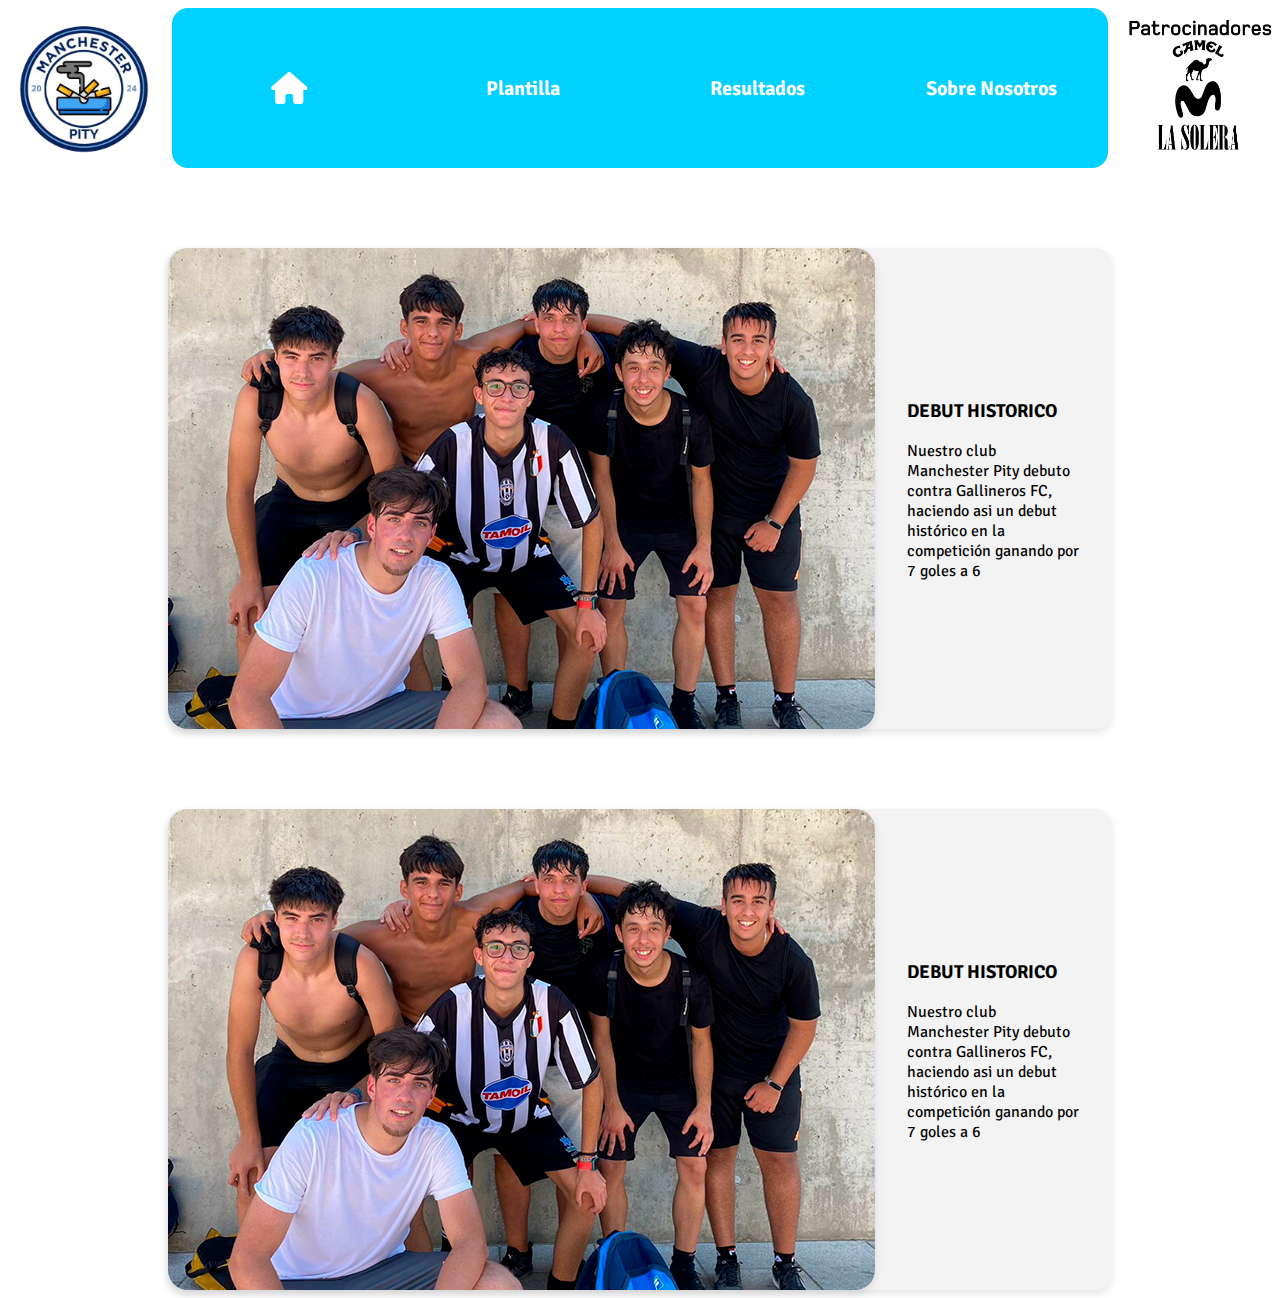
==== index.html @ 99d47f33 "Initial commit" ====
<!DOCTYPE html>
<html lang="en">

<head>
    <meta charset="UTF-8">
    <meta name="viewport" content="width=device-width, initial-scale=1.0">
    <title>Manchester Pity</title>
    <link rel="icon" href="img/ESCUDO%20MANCHESTER%20PITY.png" type="image/x-icon">
    <link rel="stylesheet" href="css.css"/>
    <link rel="stylesheet" href="https://cdnjs.cloudflare.com/ajax/libs/font-awesome/6.6.0/css/all.min.css">
    <link rel="preconnect" href="https://fonts.googleapis.com">
    <link rel="preconnect" href="https://fonts.gstatic.com" crossorigin>
    <link href="https://fonts.googleapis.com/css2?family=Signika+Negative:wght@300..700&display=swap" rel="stylesheet">
</head>

<body>
<div class="container">
    <div class="flex-row">
        <div class="center"><img class="logo" src="img/ESCUDO MANCHESTER PITY.png" alt="logo" height="143" width="144"/></div>

        <div class="navbar">
            <div class="grid">
                <a href="index.html" class="grid-item" style="font-size: 32px;"><i class="fa-solid fa-house"></i></a>
                <a class="grid-item" href="plantilla.html">
                    Plantilla
                </a>
                <a class="grid-item" href="resultado.html">
                    Resultados
                </a>
                <a class="grid-item" href="sobrenosotros.html">
                    Sobre Nosotros
                </a>
            </div>
        </div>

        <div class="center"><img class="logo" src="img/patrocinadores.png" alt="patrocinadores" height="143" width="144"></div>
    </div>


    <div class="card">
        <img class="image" src="img/fotopene.jpg" height="481" width="707"/>
        <div class="text">
            <h3>DEBUT HISTORICO</h3>
            <p>Nuestro club Manchester Pity debuto
                contra Gallineros FC, haciendo asi un debut
                histórico en la competición ganando por 7 goles a 6</p>
        </div>
    </div>
    <div class="card">
        <img class="image" src="img/fotopene.jpg" height="481" width="707"/>
        <div class="text">
            <h3>DEBUT HISTORICO</h3>
            <p>Nuestro club Manchester Pity debuto
                contra Gallineros FC, haciendo asi un debut
                histórico en la competición ganando por 7 goles a 6</p>
        </div>
    </div>

</div>
</body>

</html>
---- css.css ----
body {
    background: #ffffff;
    font-family: "Signika Negative", sans-serif;
    font-optical-sizing: auto;

}

.center {
    display: flex;
    align-items: center;
    justify-content: center;
}

.container {
    max-width: 100%;
    max-height: 100%;
    width: 100%;
}

.navbar {
    background: #00D1FF;
    margin: 0 1rem auto 1rem;
    border-radius: 16px;
    display: flex;
    flex-direction: row;
    justify-content: space-between;
    align-items: center;
    font-size: 20px;
    font-weight: bold;
    width: 100%;
}

.flex-row {
    display: flex;
    flex-direction: row;
    max-width: 100%;
}

.grid {
    display: grid;
    place-items: center;
    grid-template-columns: repeat(4, minmax(0, 1fr));
    padding-top: 3rem;
    padding-bottom: 3rem;
    width: 100%;
}

.grid-item {
    display: grid;
    margin: 1rem;
    color: white;
    text-decoration: none;
}

.grid-item:hover {
    color: #f9f6ee;
}

.flex-column {
    display: flex;
    align-items: center;
    justify-content: center;
    margin-top: 3rem;
}

.grid-6 {
    display: grid;
    grid-template-columns: repeat(6, minmax(0, 1fr));
    place-items: center;
    width: 90%;
}

.flip-card {
    height: 308px;
    width: 207px;
    display: flex;
    flex-direction: column;
    align-items: center;
    margin-top: 2rem;
    font-size: 35px;

    .circle {
        width: 155px;
        height: 155px;
        background: #D9D9D9;
        border-radius: 50%;
        box-shadow: 0 4px 8px rgba(0, 0, 0, 0.1);
        margin-top: 2rem;
    }

    .name {
        margin-top: 1.5rem;
    }

    .stats {
        font-size: 18px !important;
        margin-top: 0.5rem;

        p {
            margin-top: 0;
        }
    }
}

/* This container is needed to position the front and back side */
.flip-card-inner {
    position: relative;
    width: 100%;
    height: 100%;
    text-align: center;
    transition: transform 0.6s;
    transform-style: preserve-3d;
}

/* Do an horizontal flip when you move the mouse over the flip box container */
.flip-card:hover .flip-card-inner {
    transform: rotateY(180deg);
}

/* Position the front and back side */
.flip-card-front, .flip-card-back {
    position: absolute;
    width: 100%;
    height: 100%;
    -webkit-backface-visibility: hidden; /* Safari */
    backface-visibility: hidden;
}

/* Style the front side (fallback if image is missing) */
.flip-card-front {
    background-color: #f3f3f3;
    border-radius: 15px;
    box-shadow: 0 4px 8px rgba(0, 0, 0, 0.1);
    border: 1px solid #f1f1f1;
    display: flex;
    flex-direction: column;
    align-items: center;
}

/* Style the back side */
.flip-card-back {
    background-color: #f3f3f3;
    border-radius: 15px;
    box-shadow: 0 4px 8px rgba(0, 0, 0, 0.1);
    border: 1px solid #f1f1f1;
    font-size: 25px;
    transform: rotateY(180deg);
    display: flex;
    flex-direction: column;
    align-items: center;
}

.grid-item2:hover {
    transform: scale(1.1);
    cursor: pointer;
}


.logo {
    margin-left: 0.25rem;
}

.card {
    display: flex;
    flex-direction: row;
    justify-content: center;
    align-items: center;
    margin: 5rem 10rem auto;
    background-color: #f3f3f3;
    border-radius: 16px;
    box-shadow: 0 4px 8px rgba(0, 0, 0, 0.1);

    .text {
        padding: 2rem;
    }

    .image {
        border-radius: 20px;
        box-shadow: 0 4px 8px rgba(0, 0, 0, 0.1);
        transition: 0.5s all ease-in-out;
        max-width: 100%;
        height: auto;

    }

    .image:hover {
        transform: scale(1.1);
    }
}


.matches {
    display: flex;
    flex-direction: column;
    align-items: center;
    justify-content: center;
    margin-top: 2rem;
}

.match {
    display: flex;
    flex-direction: row;
    align-items: center;
    justify-content: center;
    margin-top: 2.5rem;
    background: #f3f3f3;
    border-radius: 16px;
    padding: 0.5rem 5rem;
    box-shadow: 0 4px 8px rgba(0, 0, 0, 0.1);
    transition: 0.30s all ease-in-out;

    .circle {
        border-radius: 50%;
        width: 65px;
        height: 65px;
        display: flex;
        align-items: center;
        justify-content: center;
        margin-right: 5rem;
        margin-left: 5rem;
        filter: drop-shadow(0 0 10px rgba(0, 0, 0, 0.3))
    }

    .date {
        max-width: 10%;
        display: flex;
        text-align: center;
        margin-left: 0;
        margin-right: 4rem;
    }
}

.match:hover {
    transform: scale(1.05);
}

@media (max-width: 1679px) {
    .container {
        max-width: 1478px;
    }

}

@media (max-width: 1624px) {
    .container {
        max-width: 1278px;
    }

    .grid-6 {
        grid-template-columns: repeat(3, minmax(0, 1fr));
    }
}

@media (max-width: 1278px) {
    .container {
        max-width: 968px;
    }

    .card {
        flex-direction: column;
    }

    .grid {
        grid-template-columns: repeat(1, minmax(0, 1fr));
    }

    .grid-6 {
        grid-template-columns: repeat(2, minmax(0, 1fr));
    }
}

@media (max-width: 992px) {
    .container {
        max-width: 720px;
    }

    .match {
        flex-direction: column;
    }

}

@media (max-width: 768px) {
    /*.container {
        max-width: 550px;
    }*/
    .card {
        margin: 5rem 0.25rem auto;
    }

    .flex-row {
        flex-direction: column;
    }

    .grid-6 {
        grid-template-columns: repeat(1, minmax(0, 1fr));
    }
}

@media (max-width: 576px) {
    .container {
        max-width: 376px;
    }
}

@media (max-width: 376px) {
    .container {
        max-width: 285px;
    }
}
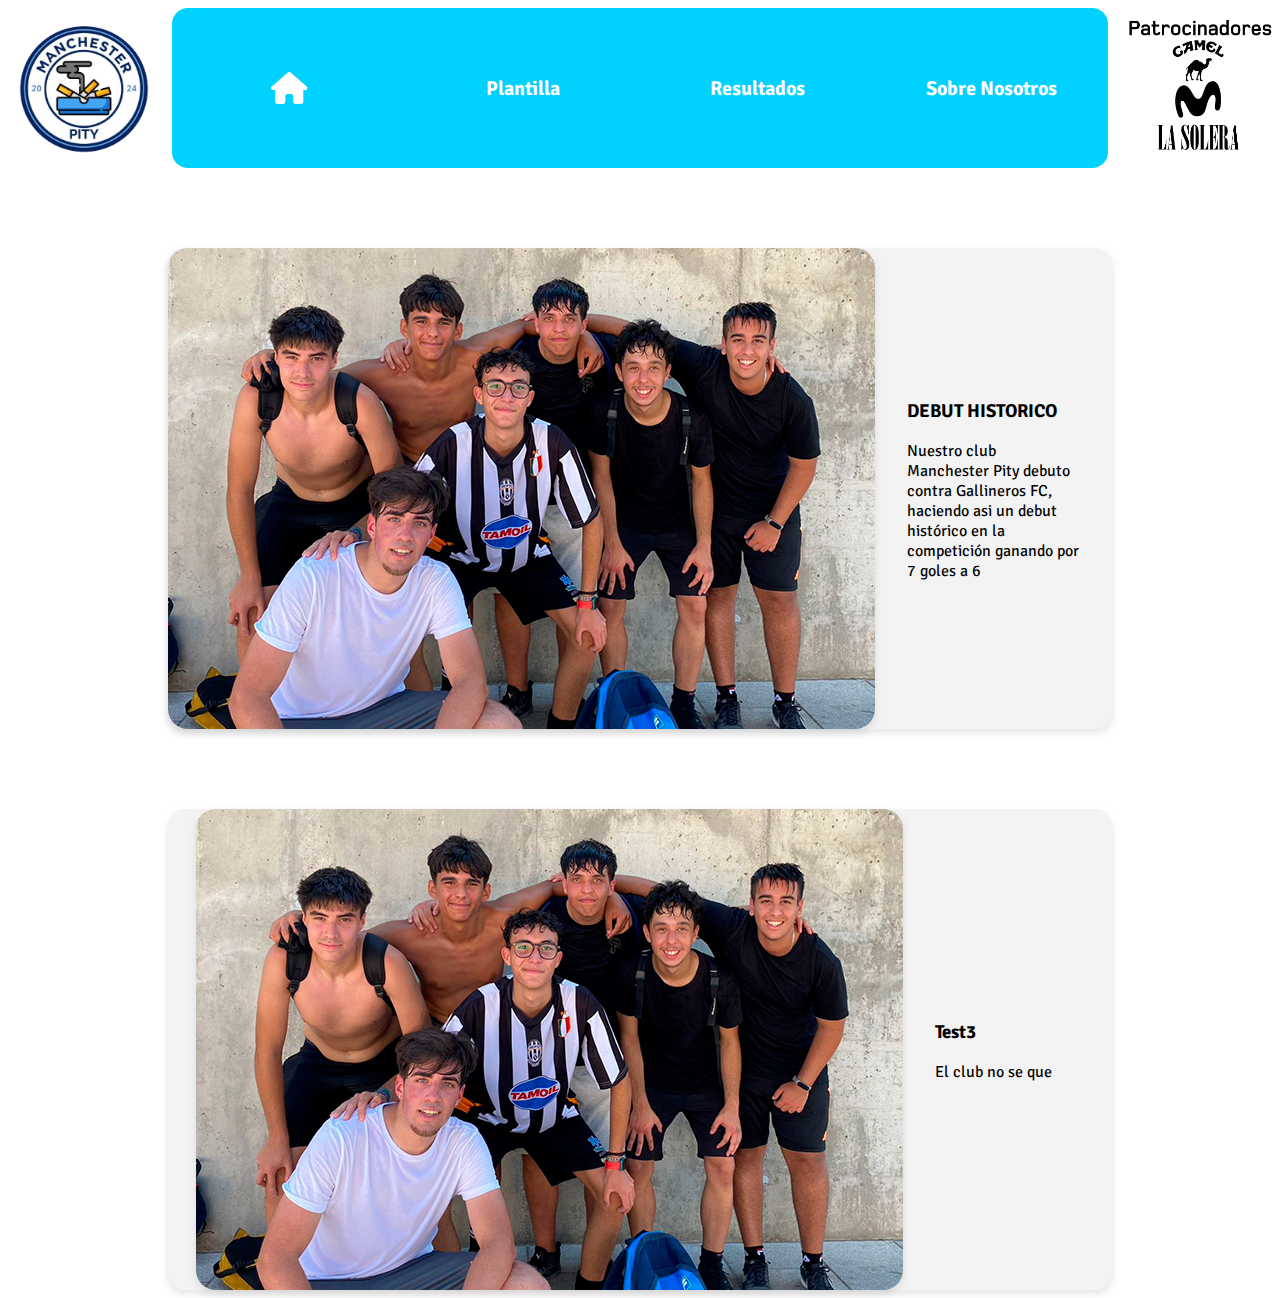
==== commit 087e9079: "cojones" ====
--- a/index.html
+++ b/index.html
@@ -49,10 +49,8 @@
     <div class="card">
         <img class="image" src="img/fotopene.jpg" height="481" width="707"/>
         <div class="text">
-            <h3>DEBUT HISTORICO</h3>
-            <p>Nuestro club Manchester Pity debuto
-                contra Gallineros FC, haciendo asi un debut
-                histórico en la competición ganando por 7 goles a 6</p>
+            <h3>Test3</h3>
+            <p>El club no se que</p>
         </div>
     </div>
 
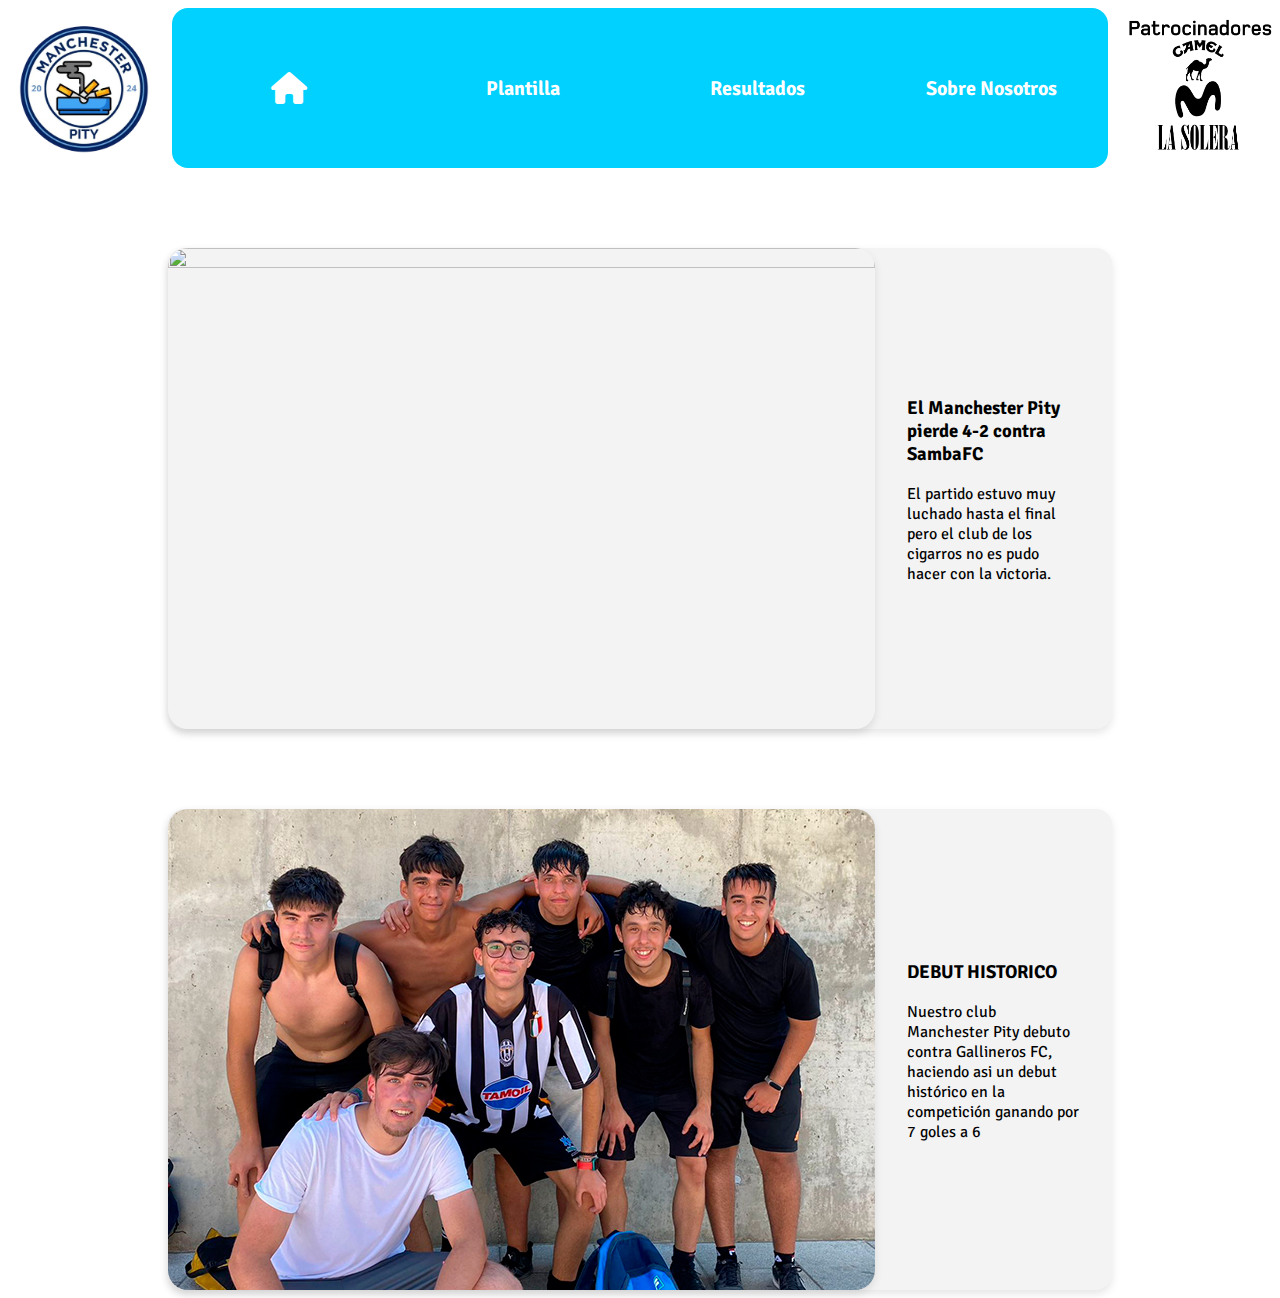
==== commit dda26f04: "cojones" ====
--- a/index.html
+++ b/index.html
@@ -38,6 +38,14 @@
 
 
     <div class="card">
+        <img class="image" src="img/mansamba.png" height="481" width="707"/>
+        <div class="text">
+            <h3>El Manchester Pity pierde 4-2 contra SambaFC</h3>
+            <p>El partido estuvo muy luchado hasta el final pero el club de los cigarros
+            no es pudo hacer con la victoria.</p>
+        </div>
+    </div>
+    <div class="card">
         <img class="image" src="img/fotopene.jpg" height="481" width="707"/>
         <div class="text">
             <h3>DEBUT HISTORICO</h3>
@@ -46,13 +54,6 @@
                 histórico en la competición ganando por 7 goles a 6</p>
         </div>
     </div>
-    <div class="card">
-        <img class="image" src="img/fotopene.jpg" height="481" width="707"/>
-        <div class="text">
-            <h3>Test3</h3>
-            <p>El club no se que</p>
-        </div>
-    </div>
 
 </div>
 </body>
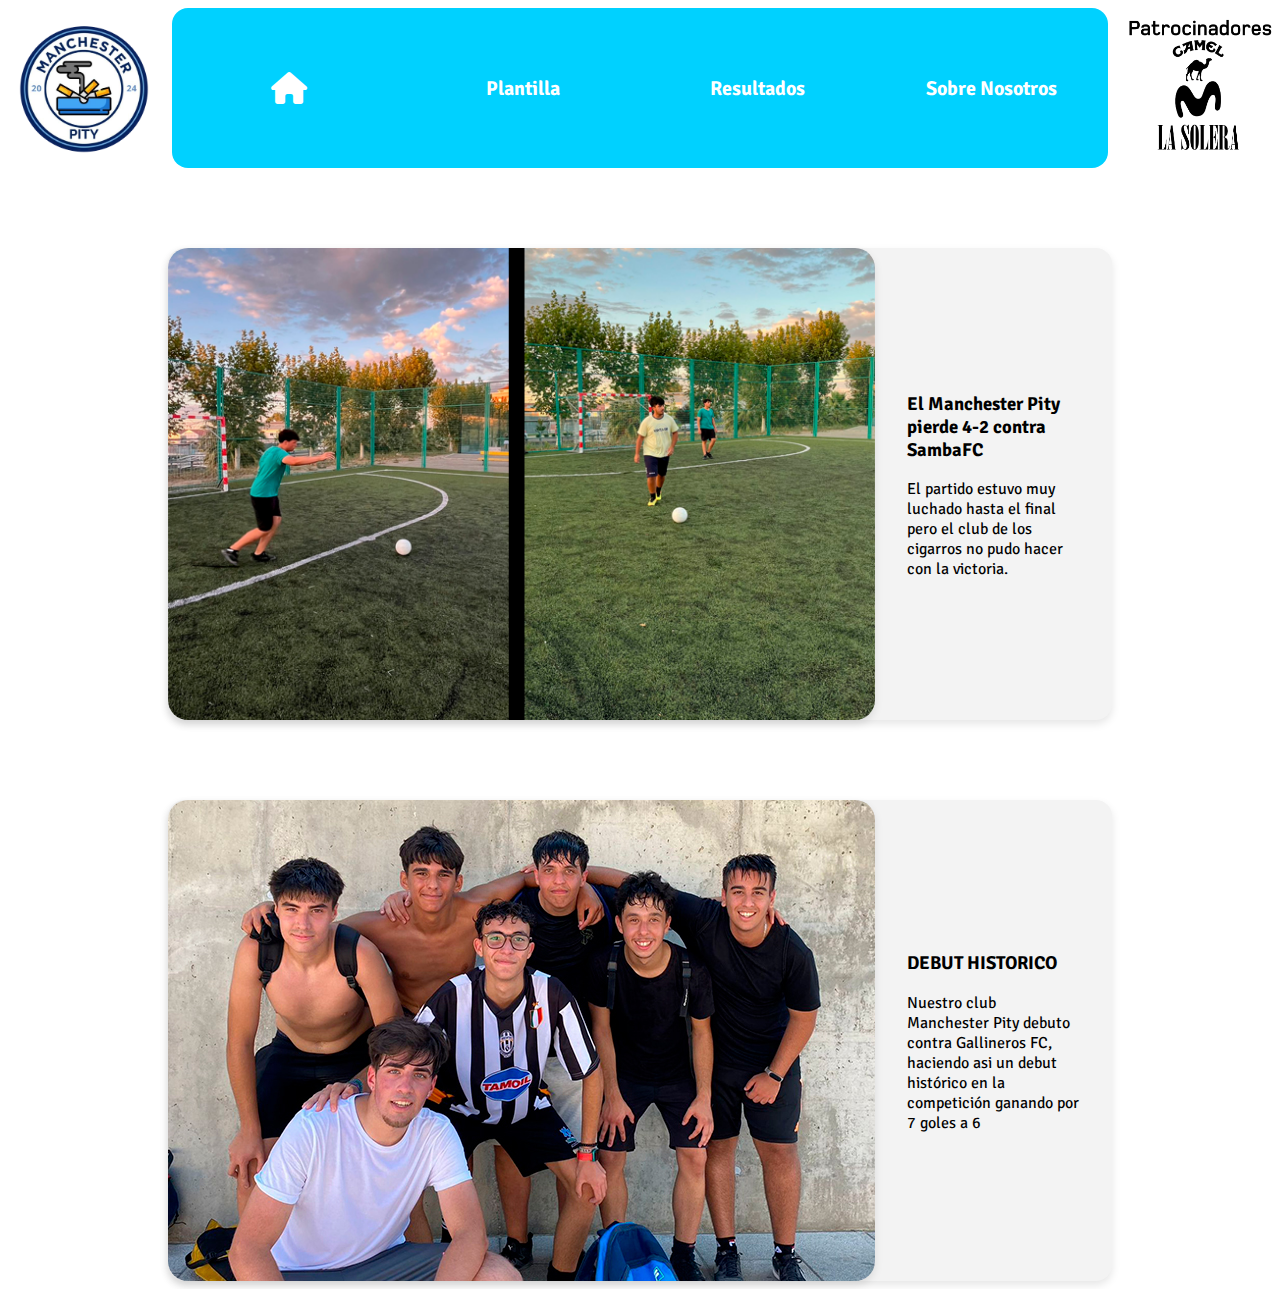
==== commit 14a611a4: "cojones" ====
--- a/index.html
+++ b/index.html
@@ -42,7 +42,7 @@
         <div class="text">
             <h3>El Manchester Pity pierde 4-2 contra SambaFC</h3>
             <p>El partido estuvo muy luchado hasta el final pero el club de los cigarros
-            no es pudo hacer con la victoria.</p>
+            no pudo hacer con la victoria.</p>
         </div>
     </div>
     <div class="card">
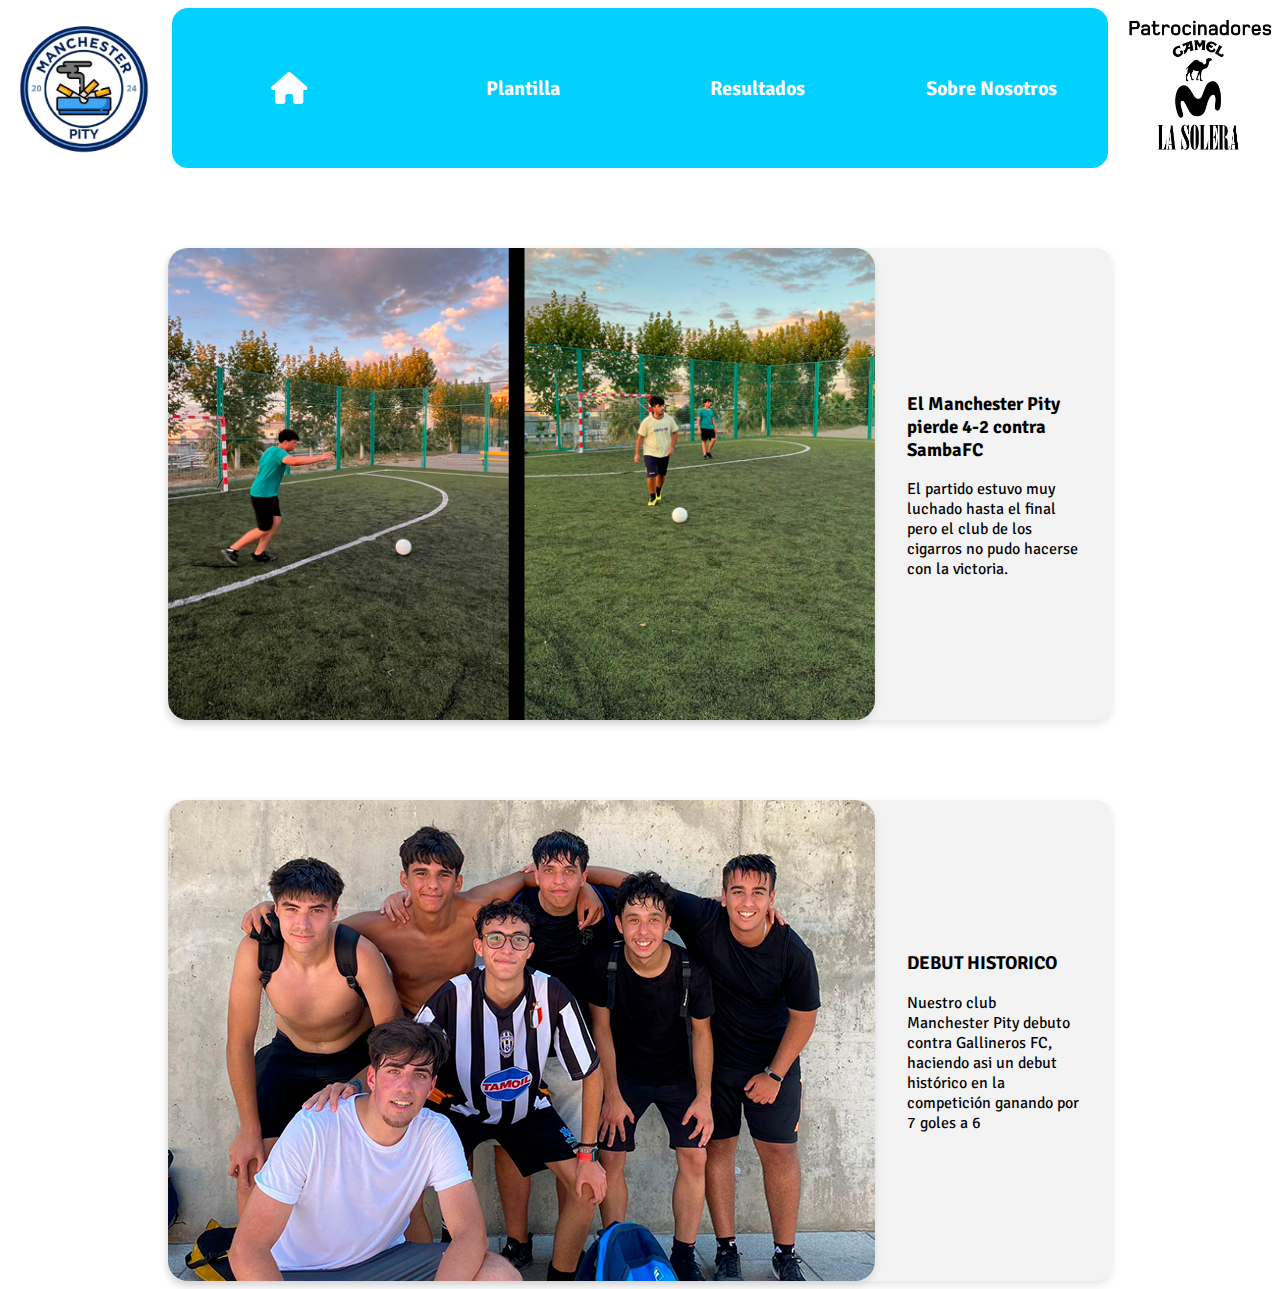
==== commit 55ecef2b: "." ====
--- a/index.html
+++ b/index.html
@@ -42,7 +42,7 @@
         <div class="text">
             <h3>El Manchester Pity pierde 4-2 contra SambaFC</h3>
             <p>El partido estuvo muy luchado hasta el final pero el club de los cigarros
-            no pudo hacer con la victoria.</p>
+            no pudo hacerse con la victoria.</p>
         </div>
     </div>
     <div class="card">
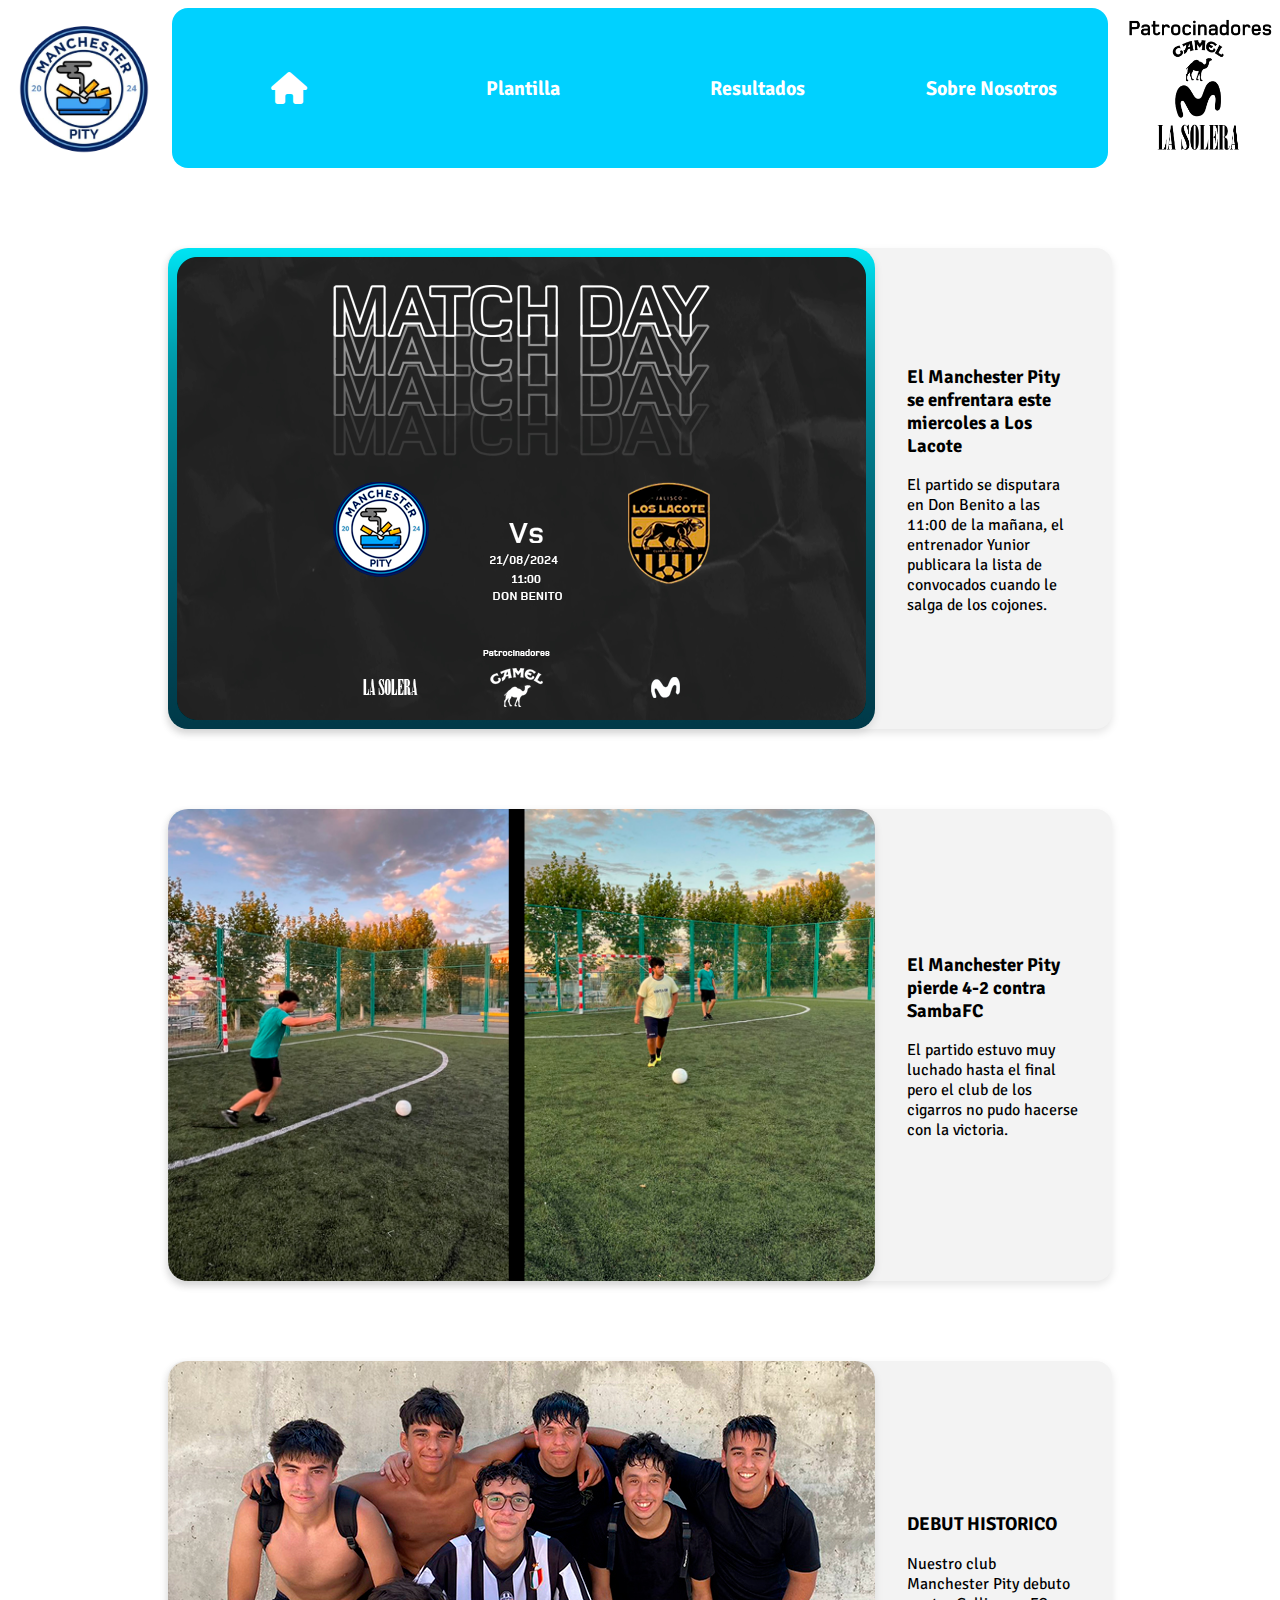
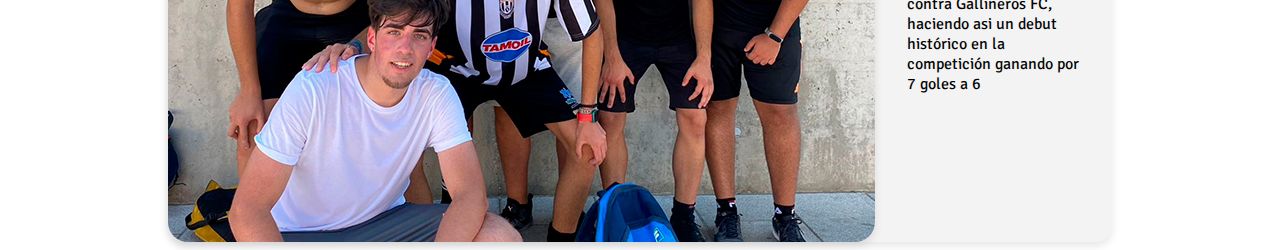
==== commit d25afbab: "index y resultado" ====
--- a/index.html
+++ b/index.html
@@ -16,7 +16,8 @@
 <body>
 <div class="container">
     <div class="flex-row">
-        <div class="center"><img class="logo" src="img/ESCUDO MANCHESTER PITY.png" alt="logo" height="143" width="144"/></div>
+        <div class="center"><img class="logo" src="img/ESCUDO MANCHESTER PITY.png" alt="logo" height="143" width="144"/>
+        </div>
 
         <div class="navbar">
             <div class="grid">
@@ -33,16 +34,25 @@
             </div>
         </div>
 
-        <div class="center"><img class="logo" src="img/patrocinadores.png" alt="patrocinadores" height="143" width="144"></div>
+        <div class="center"><img class="logo" src="img/patrocinadores.png" alt="patrocinadores" height="143"
+                                 width="144"></div>
     </div>
 
 
+    <div class="card">
+        <img class="image" src="img/matchday%20web.png" height="481" width="707"/>
+        <div class="text">
+            <h3>El Manchester Pity se enfrentara este miercoles a Los Lacote</h3>
+            <p>El partido se disputara en Don Benito a las 11:00 de la mañana, el entrenador Yunior publicara
+            la lista de convocados cuando le salga de los cojones.</p>
+        </div>
+    </div>
     <div class="card">
         <img class="image" src="img/mansamba.png" height="481" width="707"/>
         <div class="text">
             <h3>El Manchester Pity pierde 4-2 contra SambaFC</h3>
             <p>El partido estuvo muy luchado hasta el final pero el club de los cigarros
-            no pudo hacerse con la victoria.</p>
+                no pudo hacerse con la victoria.</p>
         </div>
     </div>
     <div class="card">
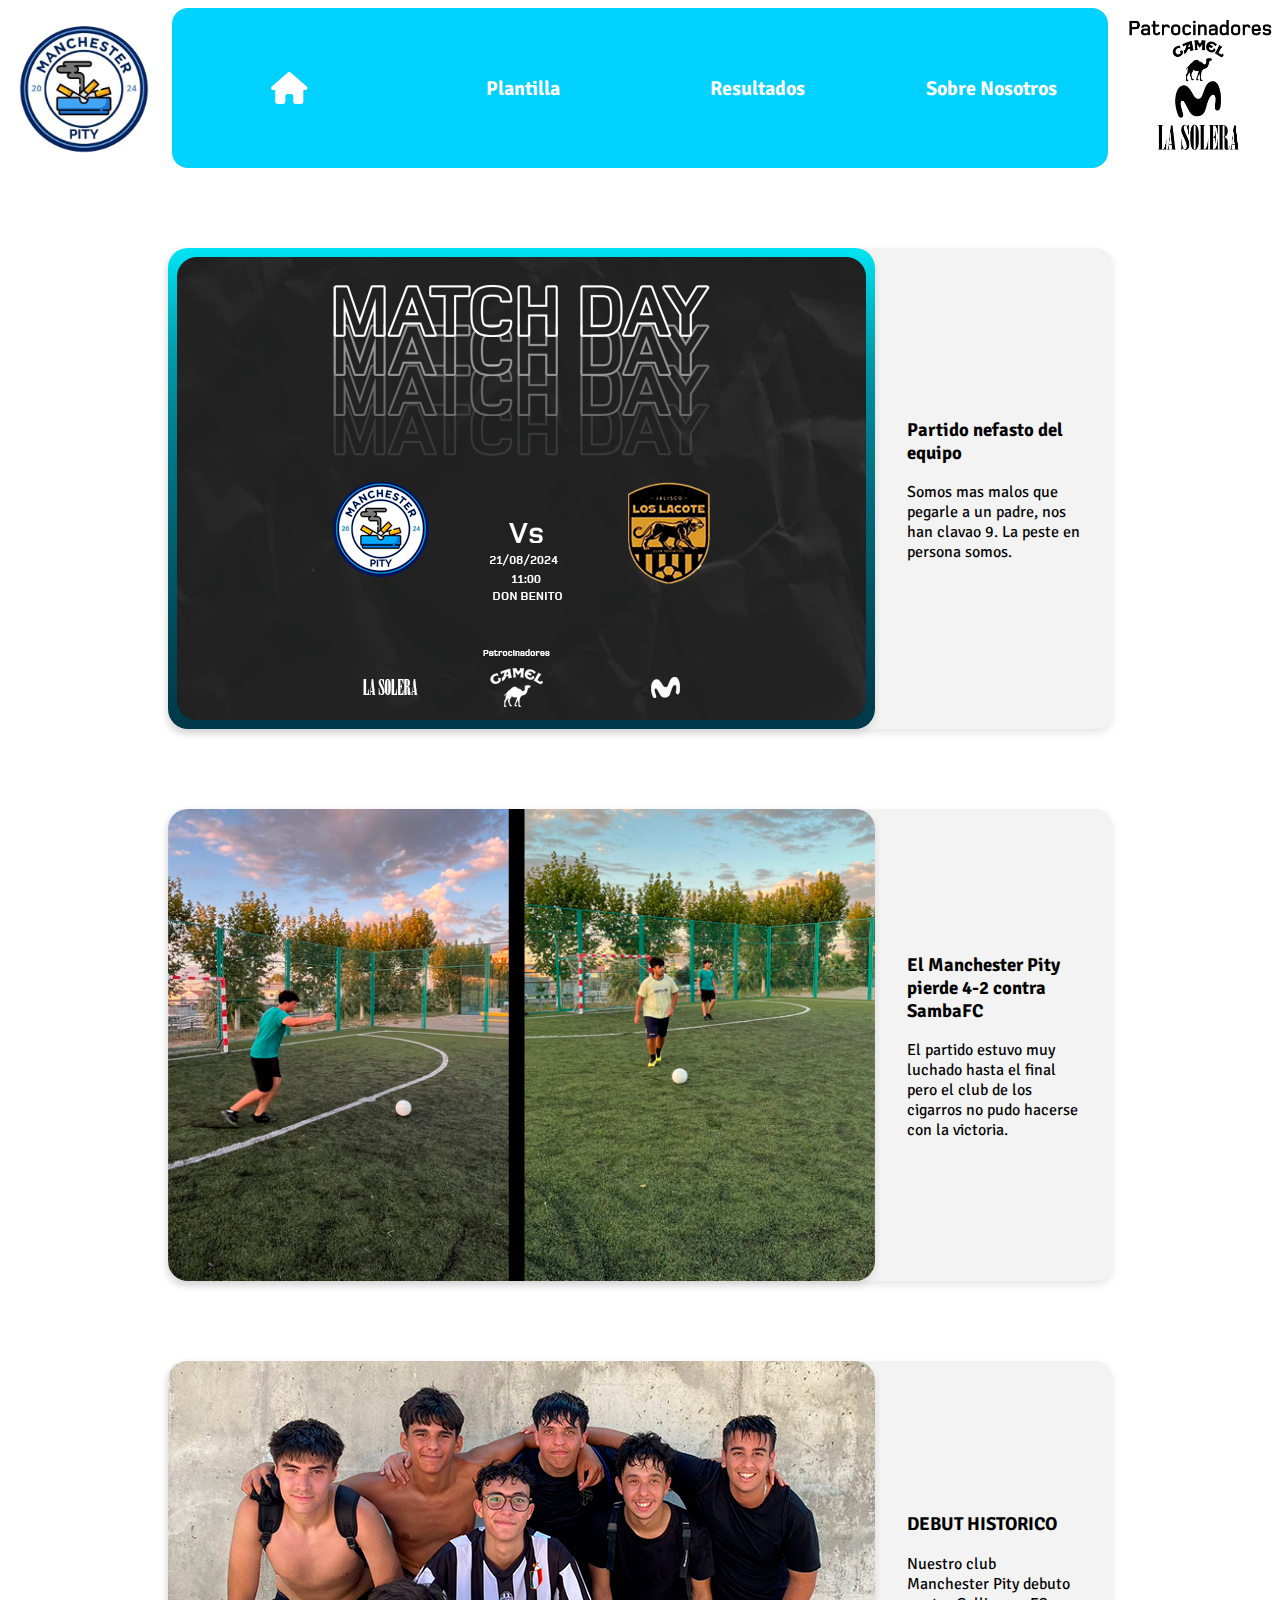
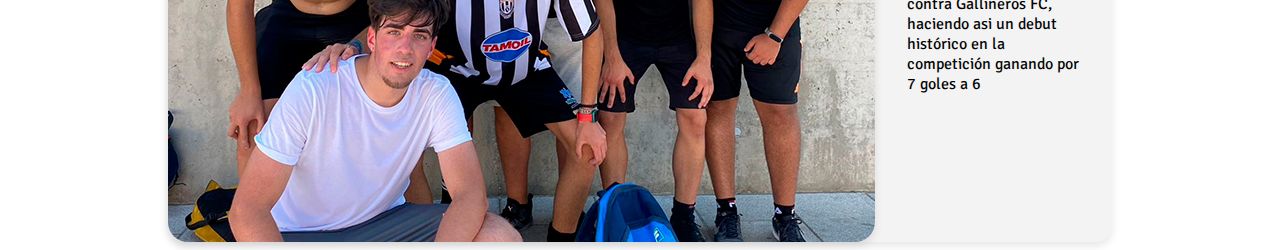
==== commit e238d101: "index y resultado" ====
--- a/index.html
+++ b/index.html
@@ -42,9 +42,8 @@
     <div class="card">
         <img class="image" src="img/matchday%20web.png" height="481" width="707"/>
         <div class="text">
-            <h3>El Manchester Pity se enfrentara este miercoles a Los Lacote</h3>
-            <p>El partido se disputara en Don Benito a las 11:00 de la mañana, el entrenador Yunior publicara
-            la lista de convocados cuando le salga de los cojones.</p>
+            <h3>Partido nefasto del equipo</h3>
+            <p>Somos mas malos que pegarle a un padre, nos han clavao 9. La peste en persona somos.</p>
         </div>
     </div>
     <div class="card">
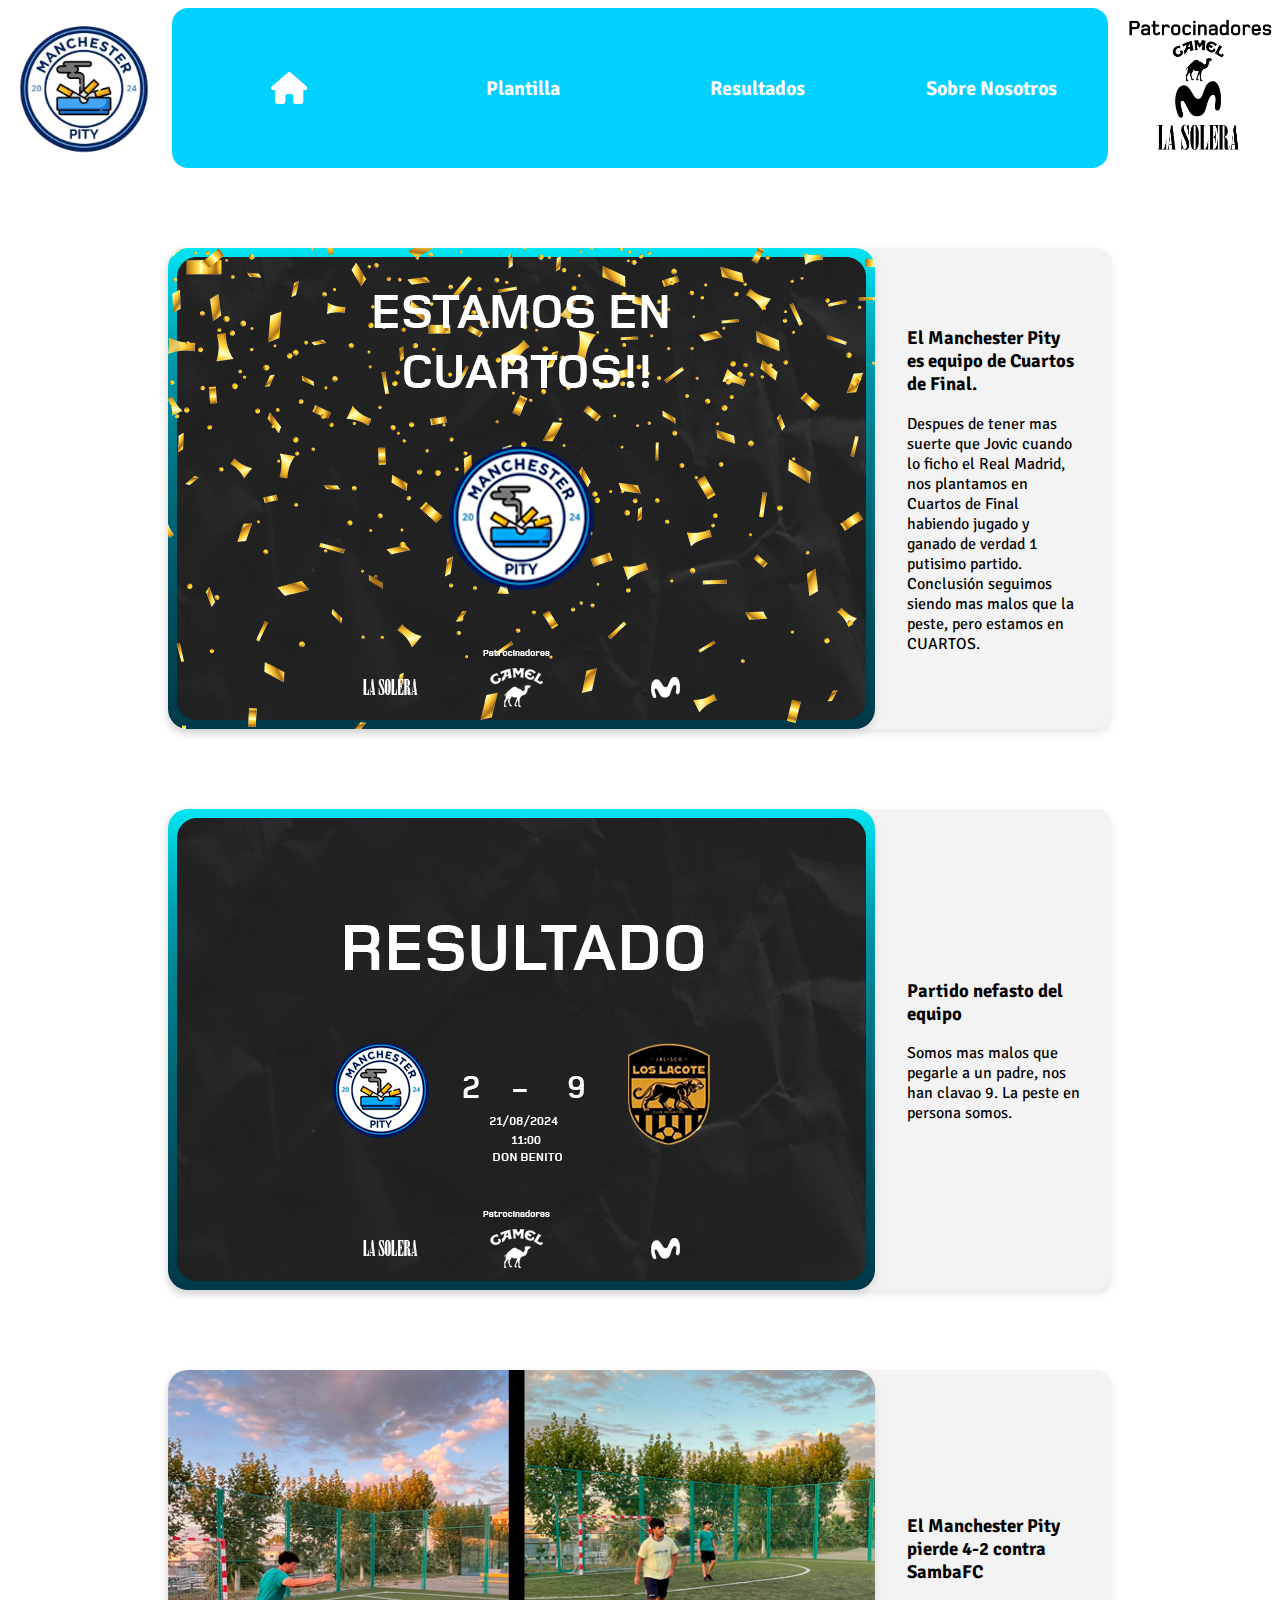
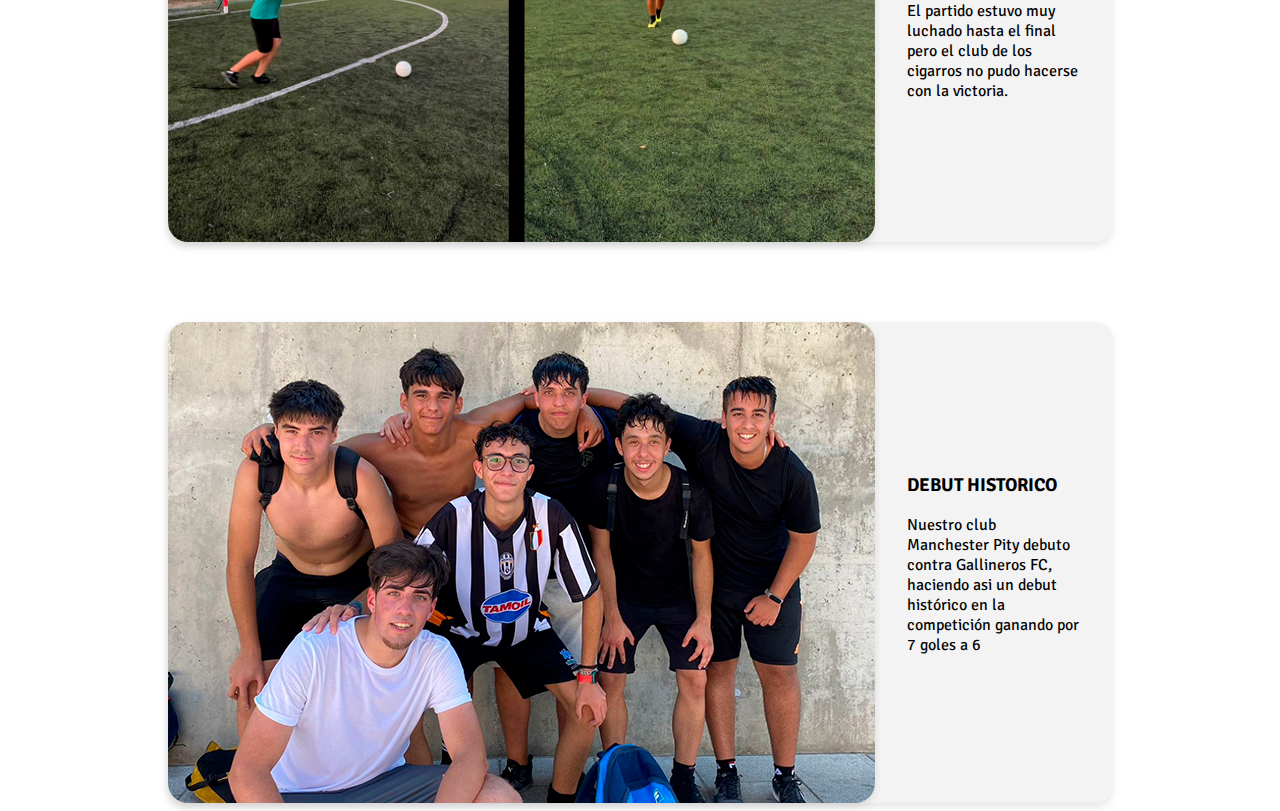
==== commit e823646a: "index y resultado" ====
--- a/index.html
+++ b/index.html
@@ -38,7 +38,14 @@
                                  width="144"></div>
     </div>
 
-
+    <div class="card">
+        <img class="image" src="img/CUARTOS%20WEB.png" height="481" width="707"/>
+        <div class="text">
+            <h3>El Manchester Pity es equipo de Cuartos de Final.</h3>
+            <p>Despues de tener mas suerte que Jovic cuando lo ficho el Real Madrid, nos plantamos en Cuartos de Final habiendo jugado y ganado
+            de verdad 1 putisimo partido. Conclusión seguimos siendo mas malos que la peste, pero estamos en CUARTOS.</p>
+        </div>
+    </div>
     <div class="card">
         <img class="image" src="img/matchday%20web.png" height="481" width="707"/>
         <div class="text">
